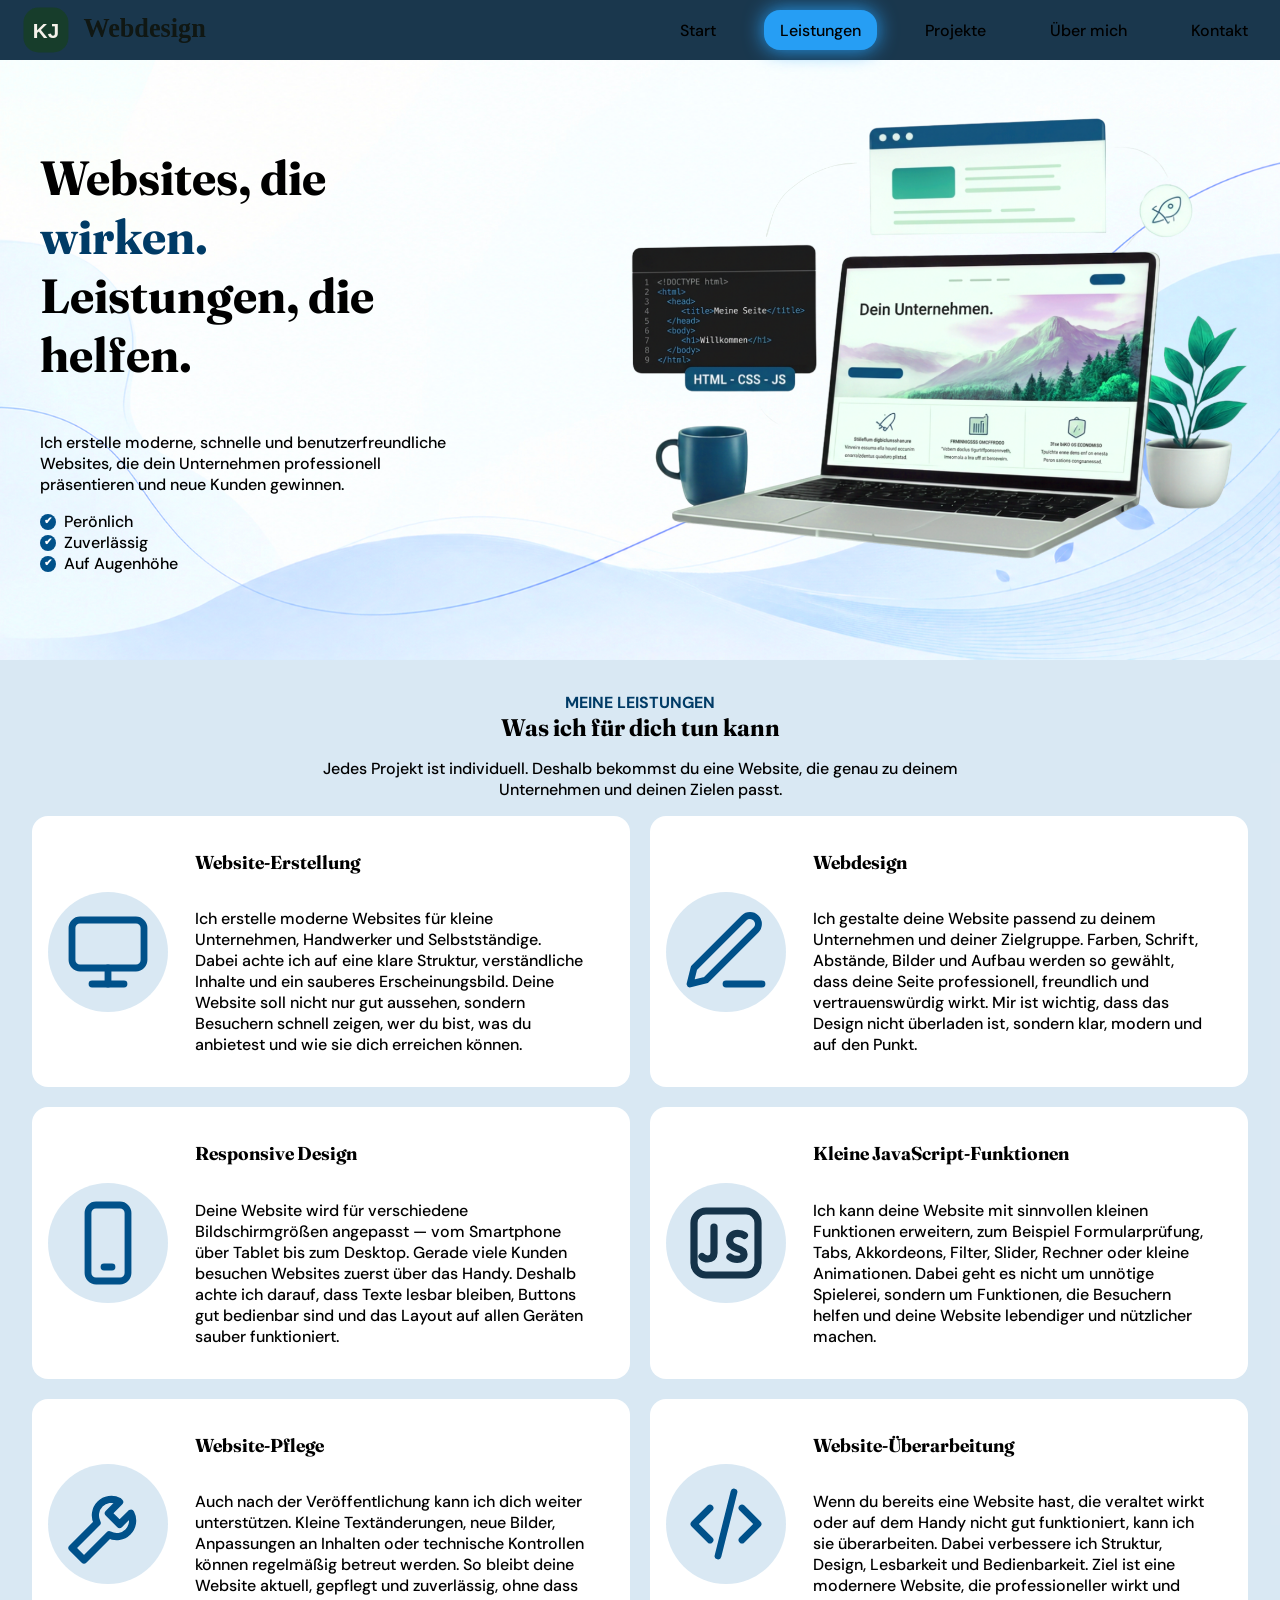
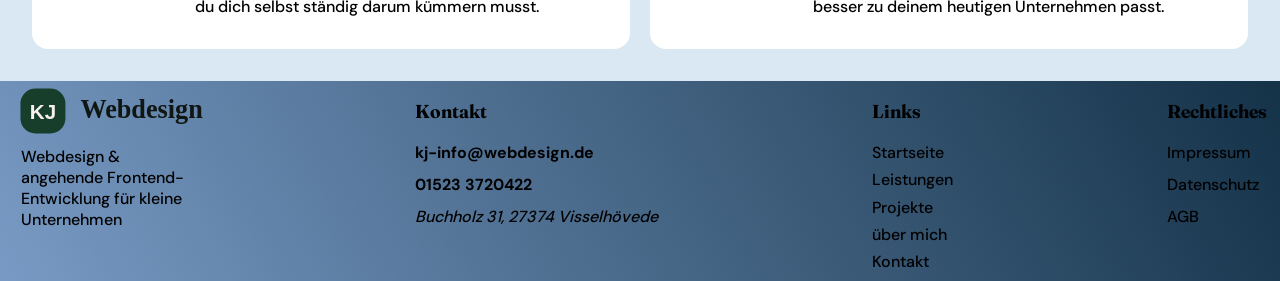
==== leistungen.html @ ba3aae7e "Files Upload" ====
<!DOCTYPE html>
<html lang="de">

<head>
  <meta charset="utf-8">
  <meta name="viewport" content="width=device-width, initial-scale=1.0">
  <title>Leistungen – KJ Webdesign</title>
  <meta name="description"
    content="Webdesign, responsive Umsetzung, Website-Überarbeitung und kleine JavaScript-Funktionen für Unternehmen, Selbstständige und Dienstleister.">
  <link rel="stylesheet" href="./src/css/styles.css">
</head>

<body>

  <!-- ========== Navigation ========== -->

  <nav class="nav-leiste">
    <div class="nav-container">
      <a class="nav-logo" href="index.html">
        <img src="./src/img/logo-kj-minimal.svg" alt="KJ Webdesign Logo">
      </a>
      <ul>
        <li class="nav-card"><a href="index.html">Start</a></li>
        <li class="nav-card" id="active"><a href="leistungen.html">Leistungen</a></li>
        <li class="nav-card"><a href="projekte.html">Projekte</a></li>
        <li class="nav-card"><a href="ueber-mich.html">Über mich</a></li>
        <li class="nav-card"><a href="kontakt.html">Kontakt</a></li>
      </ul>
    </div>
  </nav>

  <!-- ========= Header-Bereich ========== -->

  <header id="leistungen-page-hero">
    <section id="leistungen-page-header-container">
      <article id="leistungen-page-header-card">
        <div>
          <h1>Websites, die <span>wirken.</span> Leistungen, die helfen.</h1>
          <p>
            Ich erstelle moderne, schnelle und benutzerfreundliche Websites,
            die dein Unternehmen professionell präsentieren und neue Kunden
            gewinnen.
          </p>
        </div>
        <div id="leistungen-page-header-vorteile">
          <p><span class="haekchen">✔</span> Perönlich</p>
          <p><span class="haekchen">✔</span> Zuverlässig</p>
          <p><span class="haekchen">✔</span> Auf Augenhöhe</p>
        </div>
      </article>
      <div id="leistungen-page-header-img">
        <img src="./src/img/header-img.png" alt="Bild mit Laptop und Code">
      </div>
    </section>
  </header>

  <main>

    <!-- ========== Meine Leistungen ========== -->

    <section id="meine-leistungen">
      <div id="meine-leistungen-heading">
        <span class="heading-pat">MEINE LEISTUNGEN</span>
        <h2>Was ich für dich tun kann</h2>
        <p>Jedes Projekt ist individuell. Deshalb bekommst du eine Website, die genau zu deinem Unternehmen und deinen
          Zielen passt.</p>
      </div>

      <div id="meine-leistungen-container">

        <article class="meine-leistungen-card">
          <div class="meine-leistungen-img">
            <img src="./src/img/icons/monitor.svg" alt="Icon für Website-Erstellung">
          </div>

          <div class="meine-leistungen-content">
            <h3>Website-Erstellung</h3>
            <p>Ich erstelle moderne Websites für kleine Unternehmen, Handwerker und Selbstständige. Dabei achte ich auf
              eine klare Struktur, verständliche Inhalte und ein sauberes Erscheinungsbild. Deine Website soll nicht nur
              gut aussehen, sondern Besuchern schnell zeigen, wer du bist, was du anbietest und wie sie dich erreichen
              können.</p>
          </div>
        </article>


        <article class="meine-leistungen-card">
          <div class="meine-leistungen-img">
            <img src="./src/img/icons/edit.svg" alt="Icon für Webdesign">
          </div>

          <div class="meine-leistungen-content">
            <h3>Webdesign</h3>
            <p>Ich gestalte deine Website passend zu deinem Unternehmen und deiner Zielgruppe. Farben, Schrift,
              Abstände, Bilder und Aufbau werden so gewählt, dass deine Seite professionell, freundlich und
              vertrauenswürdig wirkt. Mir ist wichtig, dass das Design nicht überladen ist, sondern klar, modern und auf
              den Punkt.</p>
          </div>
        </article>


        <article class="meine-leistungen-card">
          <div class="meine-leistungen-img">
            <img src="./src/img/icons/phone.svg" alt="Icon für Responsive Design">
          </div>

          <div class="meine-leistungen-content">
            <h3>Responsive Design</h3>
            <p>Deine Website wird für verschiedene Bildschirmgrößen angepasst — vom Smartphone über Tablet bis zum
              Desktop. Gerade viele Kunden besuchen Websites zuerst über das Handy. Deshalb achte ich darauf, dass Texte
              lesbar bleiben, Buttons gut bedienbar sind und das Layout auf allen Geräten sauber funktioniert.</p>
          </div>
        </article>


        <article class="meine-leistungen-card">
          <div class="meine-leistungen-img">
            <img src="./src/img/icons/javascript.svg" alt="Icon für JavaScript-Funktionen">
          </div>

          <div class="meine-leistungen-content">
            <h3>Kleine JavaScript-Funktionen</h3>
            <p>Ich kann deine Website mit sinnvollen kleinen Funktionen erweitern, zum Beispiel Formularprüfung, Tabs,
              Akkordeons, Filter, Slider, Rechner oder kleine Animationen. Dabei geht es nicht um unnötige Spielerei,
              sondern um Funktionen, die Besuchern helfen und deine Website lebendiger und nützlicher machen.</p>
          </div>
        </article>


        <article class="meine-leistungen-card">
          <div class="meine-leistungen-img">
            <img src="./src/img/icons/pflege.svg" alt="Icon für Website-Pflege">
          </div>

          <div class="meine-leistungen-content">
            <h3>Website-Pflege</h3>
            <p>Auch nach der Veröffentlichung kann ich dich weiter unterstützen. Kleine Textänderungen, neue Bilder,
              Anpassungen an Inhalten oder technische Kontrollen können regelmäßig betreut werden. So bleibt deine
              Website aktuell, gepflegt und zuverlässig, ohne dass du dich selbst ständig darum kümmern musst.</p>
          </div>
        </article>


        <article class="meine-leistungen-card">
          <div class="meine-leistungen-img">
            <img src="./src/img/icons/code.svg" alt="Icon für Website-Überarbeitung">
          </div>

          <div class="meine-leistungen-content">
            <h3>Website-Überarbeitung</h3>
            <p>Wenn du bereits eine Website hast, die veraltet wirkt oder auf dem Handy nicht gut funktioniert, kann ich
              sie überarbeiten. Dabei verbessere ich Struktur, Design, Lesbarkeit und Bedienbarkeit. Ziel ist eine
              modernere Website, die professioneller wirkt und besser zu deinem heutigen Unternehmen passt.</p>
          </div>
        </article>

      </div>

    </section>

  </main>



  <!-- ========== FOOTER ========== -->

  <footer class="footer">
    <div class="footer-container">

      <article class="footer-logo-card">
        <div class="footer-logo">
          <img src="./src/img/logo-kj-minimal.svg" alt="Webdesign Logo">
          <p>Webdesign & angehende Frontend-Entwicklung für kleine Unternehmen</p>
        </div>
      </article>

      <article class="footer-kontakt-card">
        <h3>Kontakt</h3>
        <a href="mailto:kj-info@webdesign.de"><b>kj-info@webdesign.de</b></a>
        <a href="tel:+4915233720422"><b>01523 3720422</b></a>
        <address>Buchholz 31, 27374 Visselhövede</address>
      </article>

      <article class="footer-links-card">
        <h3>Links</h3>
        <a href="index.html">Startseite</a>
        <a href="./leistungen.html">Leistungen</a>
        <a href="./projekte.html">Projekte</a>
        <a href="./ueber-mich.html">über mich</a>
        <a href="./kontakt.html">Kontakt</a>
      </article>

      <article class="footer-rechtliches-card">
        <h3>Rechtliches</h3>
        <a href="impressum.html">Impressum</a>
        <a href="datenschutz.html">Datenschutz</a>
        <a href="agb.html">AGB</a>
      </article>
    </div>

  </footer>

</body>

</html>
---- src/css/styles.css ----
/* *========== Schrift ========== */

@import url("./fonts.css");

body {
    font-family: "DM Sans", Arial, sans-serif;
    font-weight: 500;
}

h1,
h2,
h3 {
    font-family: "Fraunces", Georgia, serif;
}

/* *========= Global ========= */

* {
    box-sizing: border-box;
}

/* *========= Generelles ========== */

html {
    scroll-behavior: smooth;
}

body {
    margin: 0;
}

.haekchen {
    display: inline-flex;
    align-items: center;
    justify-content: center;
    width: 1rem;
    height: 1rem;
    border-radius: 50%;
    background-color: var(--mini-icons);
    color: #fff;
    font-size: 0.65rem;
    font-weight: 700;
    line-height: 1;
    flex-shrink: 0;
}

.heading-pat {
    color: var(--headings);
    font-size: 1rem;
    font-weight: bold;
}

/* *========== Farbe ========== */

:root {
    --primare-color: #153349;
    --nav-transparent: #153349f9;
    --selectoren-background: #2c7fba2d;
    --card-shadow: #1533492f;
    --headings: #003b66;
    --mini-icons: #00518a;
    --card-border-color: #326b4926;
}



/* *========== Navigations-Bereich ========== */

.nav-leiste {
    position: sticky;
    top: 0;
    z-index: 1000;
    height: 60px;
    background-color: var(--nav-transparent);
}

.nav-container {
    display: flex;
    justify-content: space-between;
    margin: 0 auto;
    padding: 0 1rem;
}

.nav-logo {
    height: 60px;
    margin: 0;
    padding: 0;
}

.nav-logo>img {
    height: 60px;
}

.nav-container>ul {
    display: flex;
    flex-direction: row;
    align-items: center;
    gap: 2rem;
    margin: 0;
}

.nav-container>ul>li {
    display: flex;
    height: 40px;
    align-items: center;
    padding: 0 1rem;
}

.nav-card {
    list-style: none;
    text-align: center;
}

.nav-card>a {
    text-decoration: none;
    color: #000000;
}

#active {
    /* border-bottom: 2px solid #153349; */
    background-color: #269ef4;
    border-radius: 16px;
    box-shadow: 0px 0px 20px #269ef4;

}

/* *=== Media Queries === */

@media (max-width: 855px) {
    .nav-logo {
        display: flex;
        align-items: center;
    }

    .nav-logo>img {
        height: 40px;
    }
}

@media (max-width: 780px) {
    .nav-leiste {
        height: 120px;
    }

    .nav-container {
        flex-direction: column;
        align-items: center;
    }
}

@media (max-width: 604px) {
    .nav-container>ul {
        gap: 1rem;
    }
}

@media (max-width: 541px) {
    .nav-leiste {
        position: static;
        z-index: 1000;
        height: 360px;
        background-color: var(--nav-transparent);
    }

    .nav-container {
        justify-content: center;
        padding: 0;
    }

    .nav-container>ul {
        display: flex;
        flex-direction: column;
        gap: 1.3rem;
        padding: 0;
    }

    .nav-logo>img {
        height: 60px;
    }
}

@media (max-width: 320px) {
    .nav-logo>img {
        height: 50px;
    }
}

/* *========== Header-Bereich ========== */

#hero {
    height: 600px;
    padding: 2rem;
    background-image: url(../img/header-background-blue.png);
    background-repeat: no-repeat;
    background-size: cover;
    background-position: bottom;

}

#header-container {
    display: grid;
    grid-template-columns: repeat(2, 1fr);
    grid-template-rows: repeat(1, 1fr);
}

#header-card {
    padding: .5rem;
}

#header-card>div {
    width: 70%;
}

#header-card>div>h1 {
    font-size: 3.5rem;
}

#header-card>div>h1>span {
    color: var(--headings);
}

#header-card>div>p {
    font-size: 1.2rem;
}

#header-vorteile>p {
    display: flex;
    align-items: center;
    gap: 0.5rem;
    font-size: 1.1rem !important;
    margin: 0;
}

#header-img {
    display: flex;
    justify-content: left;
    align-items: center;
}

#header-img>img {
    height: 536px;
}

@media (max-width: 1293px) {
    #header-card>div>h1 {
        font-size: 3rem;
    }

    #header-card>div>p {
        font-size: 1rem;
    }

    #header-vorteile>p {
        font-size: 1rem !important;
    }

    #header-img>img {
        height: 450px;
    }
}

/* *=== Media Queries === */

@media (max-width: 1093px) {
    #header-img>img {
        height: 380px;
    }
}

@media (max-width: 997px) {
    #hero {
        height: 400px;
    }

    #header-container {
        grid-template-columns: repeat(1, 1fr);
        margin: 0 auto;
        text-align: center;
    }

    #header-img {
        display: none;
    }

    #header-card>div {
        margin: 0 auto;
        width: 80%;
    }

    #header-vorteile>p {
        display: inline-flex;
    }
}

@media (max-width: 702px) {
    #header-card {
        padding-bottom: 1rem;
    }

    #header-vorteile {
        display: none;
    }
}

@media (max-width: 660px) {
    #header-card>div>h1 {
        font-size: 2.4rem;
    }
}

@media (max-width: 360px) {
    #header-card>div>h1 {
        font-size: 2rem;
    }
}

/* *========== Leistungen-Index ========== */

#leistungen-index {
    display: flex;
    flex-direction: column;
    text-align: center;
    width: 95%;
    margin: 0 auto;
    margin-bottom: 3rem;
}

/* *=== Ueberschrift ===*/

#leistungen-ueberschrift>h2 {
    font-weight: 700;
    font-size: 2rem;
    color: var(--headings);

}

/* *======================= */

#leistungen-index-container {
    display: grid;
    grid-template-columns: repeat(6, 1fr);
    grid-template-rows: repeat(1, 1fr);
    gap: 35px;
    justify-content: center;
    margin: 0 auto;
}

.leistungen-index-card {
    display: flex;
    flex-direction: column;
    justify-content: center;
    height: 350px;
    padding: 1rem;
    border: 1px solid var(--card-border-color);
    border-radius: 16px;
    box-shadow: 4px 16px 10px var(--card-shadow);
}

.leistungen-index-logo>img {
    width: 60px;
    height: 60px;
}


.leistungen-index-content>h3 {
    color: var(--headings);

}

@media (max-width: 1500px) {
    #leistungen-index-container {
        grid-template-columns: repeat(3, 1fr);
    }
}

@media (max-width: 935px) {
    #leistungen-index-container {
        grid-template-columns: repeat(2, 1fr);
    }
}

@media (max-width: 553px) {
    #leistungen-index-container {
        grid-template-columns: repeat(1, 1fr);
    }
}

/* *========== Ablauf ========== */

#ablauf {
    display: flex;
    flex-direction: column;
    text-align: center;
    padding-bottom: 3rem;
    width: 95%;
    margin: 0 auto;
    background-color: var(--selectoren-background);
    border-radius: 16px;
    margin-bottom: 3rem;
}

/* *=== Ueberschrift === */

#ablauf-ueberschrift>h2 {
    color: var(--headings);
    font-weight: 700;
    font-size: 2rem;
}


/* *==================== */

#ablauf-container {
    display: grid;
    grid-template-columns: repeat(7, 1fr);
    grid-template-rows: repeat(1, 1fr);
    justify-content: center;
    padding: 2rem;
    margin: 0 auto;
    gap: 35px;
}

.ablauf-content>h3 {
    color: var(--headings);
}

/* *=== Cards === */

.ablauf-card {
    display: flex;
    flex-direction: column;
    width: 200px;
    padding: 1rem;
    background-color: #fff;
    border: 1px solid #326b4926;
    border-radius: 16px;
    box-shadow: 4px 16px 10px var(--card-shadow);
    margin: 0 auto;
}

.ablauf-icon {
    display: flex;
    flex-direction: column;
    align-items: center;
    position: relative;
}

.ablauf-icon>span {
    position: absolute;
    top: -6px;
    left: calc(55% - 50px);
    width: 20px;
    height: 20px;
    background-color: var(--mini-icons);
    border-radius: 50%;
    font-size: 1.1rem;
    font-weight: 700;
    color: #fff;
}

.ablauf-icon>img {
    display: flex;

    width: 60px;
    background-color: var(--selectoren-background);
    border-radius: 50%;
    padding: .5rem;
    object-fit: contain;


}

/* *=== Arrow === */

.ablauf-pfeil-icon {
    display: flex;
    align-items: center;
    justify-content: center;
}

.ablauf-pfeil-icon>img {
    width: 50px;
}

/* *=== Media Queries === */
@media (max-width: 1500px) {
    #ablauf-container {
        grid-template-columns: repeat(4, 1fr);
    }

    .ablauf-pfeil-icon {
        display: none;
    }
}

@media (max-width: 1014px) {
    #ablauf-container {
        grid-template-columns: repeat(2, 1fr);
    }
}

@media (max-width: 536px) {
    #ablauf-container {
        grid-template-columns: repeat(1, 1fr);
        padding: 0.5rem;
    }
}

/* *========== Ueber mich ========== */

/* *=== GRID === */

#ueber-mich {
    display: grid;
    grid-template-columns: repeat(5, 1fr);
    gap: .4rem;
    width: 95%;
    margin: 0 auto;
    margin-bottom: 3rem;
}

#profil-img {
    grid-column: 1 / 3;
    grid-row: 1 / 2;
    padding: 1rem;
    border-radius: 16px;
    margin: 0 auto;
}

#ueber-mich-container {
    grid-column: 3 / 6;
    grid-row: 1 / 2;
    display: flex;
    flex-direction: column;
    justify-content: space-between;

    border-radius: 16px;
}

#ueber-mich-staerken-container {
    grid-column: 1 / 6;
    grid-row: 2 / 3;

    display: grid;

    grid-template-columns: repeat(4, 1fr);
    gap: 1rem;
}

/* *=== Einleitung ===  */


#ueber-mich-einleitung {
    width: 70%;
}

#ueber-mich-einleitung>h2 {
    color: var(--headings);
    font-weight: 700;
    font-size: 2rem;
}

#ueber-mich-content {
    display: grid;
    grid-template-columns: repeat(3, 1fr);
    gap: 1rem;
    background-color: var(--selectoren-background);
    padding: 1rem;
    border-radius: 16px;
}

.ueber-mich-card {
    display: flex;
    border-right: 1px solid;
    text-align: center;
    padding: 0 1.2rem;
}


.ueber-mich-card:last-child {
    border-right: 0;
    padding: .5rem;
}

.ueber-mich-icon {
    display: flex;
    align-items: center;
}

.ueber-mich-icon>img {
    width: 50px;
    height: 50px;
}

.ueber-mich-card>div>h3 {
    color: var(--headings);
}

/* *=== Profil-Bild === */

#profil-img>img {
    border-radius: 16px;
    width: 100%;
    max-width: 600px;
    height: 400px;
    object-fit: cover;
}

/* *=== Ueber-mich-staerken === */

#ueber-mich-staerken-container {
    justify-items: center;
    background-color: var(--selectoren-background);
    border-radius: 16px;
    margin: 0 auto;
    padding: 1rem;
}

.ueber-mich-staerken-card {
    display: flex;
    align-items: center;
}

.ueber-mich-staerken-content {
    border-right: 1px solid;
    padding: .5rem;
}

.ueber-mich-staerken-card:last-child .ueber-mich-staerken-content {
    border-right: 0;
}

.ueber-mich-staerken-content>h3 {
    color: var(--headings);
}

.ueber-mich-staerken-img {
    padding: .5rem;
}

.ueber-mich-staerken-img>img {
    width: 60px;
}

@media (max-width: 1500px) {
    #ueber-mich-einleitung {
        width: 90%;
    }

    .ueber-mich-icon {
        display: none;
    }
}

@media (max-width: 1110px) {
    #ueber-mich-einleitung {
        width: 100%;
    }

    #ueber-mich-einleitung>p {
        font-size: .94rem;
    }

    .ueber-mich-card>div>h3 {
        font-size: 1rem;
    }

    .ueber-mich-card>div>p {
        font-size: .9rem;
    }

    .ueber-mich-staerken-img {
        display: none;
    }

    .ueber-mich-staerken-content {
        text-align: center;
    }
}

@media (max-width: 1000px) {
    #ueber-mich-container {
        grid-column: 1 / 6;
        grid-row: 1 / 2;
        text-align: center;
    }

    #ueber-mich-einleitung {
        display: flex;
        flex-direction: column;
        margin: 0 auto;

        width: 80%;
    }

    #ueber-mich-einleitung>p {
        font-size: 1rem;
    }

    .ueber-mich-card>div>h3 {
        font-size: 1.2rem;
    }

    .ueber-mich-card>div>p {
        font-size: 1rem;
    }

    #profil-img {
        display: none;
    }
}

@media (max-width: 960px) {
    #ueber-mich-staerken-container {
        grid-template-columns: repeat(2, 1fr);
        background-color: white;

    }

    .ueber-mich-staerken-card {
        width: 300px;
        background-color: var(--selectoren-background);
        border-radius: 16px;
    }

    .ueber-mich-staerken-content {
        border-right: 0;
    }
}

@media (max-width: 666px) {
    #ueber-mich-staerken-container {
        grid-template-columns: repeat(1, 1fr);
    }
}

@media (max-width: 666px) {
    #ueber-mich-content {
        display: flex;
        flex-direction: column;
        background-color: #fff;
    }

    .ueber-mich-card {
        display: flex;
        background-color: var(--selectoren-background);
        justify-content: center;
        border-radius: 16px;
        width: 50%;
        margin: 0 auto;
        border: 0;
    }
}

@media (max-width: 400px) {
    .ueber-mich-card {
        width: 70%;
    }
}

@media (max-width: 340px) {
    #ueber-mich-staerken-container {
        padding: 1rem .3rem 1rem .3rem;
    }
}


/* *========== FOOTER ========== */

.footer {
    background: #789ac4;
    background: linear-gradient(61deg, rgba(120, 154, 196, 1) 0%, rgba(21, 51, 73, 1) 99%);
    min-height: 200px;
}

.footer-container {
    display: flex;
    justify-content: space-between;
    width: 98%;
    margin: 0 auto;
}

/* *=== Logo === */

.footer-logo-card {
    width: 15%;
}

.footer-logo>img {
    height: 60px;
}

.footer-logo>p {
    padding-left: 0.5rem;
    margin-top: 0;
}

/* *=== Kontakt === */

.footer-kontakt-card {
    display: flex;
    flex-direction: column;
}

.footer-kontakt-card>a {
    color: #000000;
    text-decoration: none;
    padding-bottom: .7rem;
}

/* *=== Links === */

.footer-links-card {
    display: flex;
    flex-direction: column;
}

.footer-links-card>a {
    padding-bottom: .4rem;
    color: #000000;
    text-decoration: none;
}

/* *===Rechtliches === */

.footer-rechtliches-card {
    display: flex;
    flex-direction: column;
}

.footer-rechtliches-card>a {
    color: #000000;
    text-decoration: none;
    padding-bottom: .7rem;
}

@media (max-width: 1271px) {
    .footer-logo-card {
        width: 30%;
    }
}

@media (max-width: 720px) {
    .footer-logo>img {
        height: 40px;
    }
}

@media (max-width: 680px) {

    .footer-kontakt-card,
    .footer-links-card,
    .footer-rechtliches-card,
    .footer-logo-card {
        padding-right: 2rem;
    }
}

@media (max-width: 680px) {
    .footer-container {
        display: grid;
        grid-template-columns: repeat(2, 1fr);
    }
}

@media (max-width: 380px) {
    .footer-container {
        display: grid;
        grid-template-columns: repeat(1, 1fr);
        text-align: center;
    }

    .footer-logo-card {
        display: flex;
        width: auto;
    }

    .footer-logo>img {
        height: 60px;
    }

    .footer-kontakt-card,
    .footer-links-card,
    .footer-rechtliches-card,
    .footer-logo-card {
        padding-right: 0;
    }
}


/* *==================================================================================================== */

/* *========= Ueber-mich-seite =========== */

#ueber-mich-page {
    margin: 2rem 0;
}

#ueber-mich-page-container {
    display: flex;
    width: 95%;
    margin: 0 auto;
}

#ueber-mich-page-card {
    display: flex;
    flex-direction: column;
}

#ueber-mich-page-content>h1 {
    font-size: 3.5rem;
    margin: 0;
    width: 75%;
}

#ueber-mich-page-content>p {
    width: 60%;
}

#ueber-mich-page-vorteile {
    display: flex;
    gap: 50px;
}

#ueber-mich-page-vorteile>p {
    display: flex;
    align-items: center;
    gap: 0.5rem;
    margin: 0;
    background-color: var(--selectoren-background);
    border-radius: 16px;
    padding: .2rem .6rem;
}

#ueber-mich-page-vorteile>p>span {
    line-height: 0;
}


#ueber-mich-page-img-card>img {
    width: 600px;
    height: 400px;
    border-radius: 16px;
}

@media (max-width: 1200px) {
    #ueber-mich-page-container {
        flex-direction: column;
        align-items: center;
        text-align: center;
    }

    #ueber-mich-page-content {
        display: flex;
        flex-direction: column;
        margin: 0 auto;
        text-align: center;
        width: 70%;
    }

    #ueber-mich-page-content>h1 {
        width: 100%;
        font-size: 2.4rem;
    }

    #ueber-mich-page-content>p {
        width: 100%;
    }

    #ueber-mich-page-vorteile {
        justify-content: center;
        margin-bottom: 1rem;
    }
}

@media (max-width: 650px) {
    #ueber-mich-page-img-card>img {
        width: 300px;
        height: 200px;
    }
}

@media (max-width: 542px) {
    #ueber-mich-page-vorteile {
        flex-direction: column;
        margin: 0 auto;
        gap: 1rem;
        margin-bottom: 1rem;
    }

    #ueber-mich-page-vorteile>p {
        justify-content: center;
    }

    #ueber-mich-page-content>h1 {
        font-size: 1.6rem;
    }
}


/* *========== Story ========== */

#story {
    background-color: var(--selectoren-background);
    padding: 2rem 0;
}

#story-container {
    display: flex;
    width: 95%;
    margin: 0 auto;
}

#story-einleitung {
    width: 30%;
}

#story-einleitung>h2 {
    font-size: 2.5rem;
    margin: 0;
    width: 75%;
}

#story-einleitung>p {
    width: 90%;
}

#story-line-container {
    display: grid;
    grid-template-columns: repeat(4, 1fr);
    justify-items: center;
    margin: 0 auto;
    width: 70%;
    padding: 1rem;
    background-color: #fff;
    border-radius: 16px;
}

.story-line-card {
    display: flex;
    flex-direction: column;
    justify-content: center;
    align-items: center;
    text-align: center;
    flex-wrap: wrap;
    height: 350px;
    border-radius: 1rem;
}

.story-line-img {
    display: flex;
    justify-content: center;
    align-items: center;
    border-radius: 50%;
    height: 5rem;
    width: 5rem;
    background-color: var(--selectoren-background);
}

.story-line-img>img {
    width: 60px;
}

@media (max-width: 1423px) {
    #story-line-container {
        grid-template-columns: repeat(2, 1fr);
    }

    .story-line-card {
        height: auto;
    }
}

@media (max-width: 1341px) {
    #story-container {
        flex-direction: column;
    }

    #story-line-container {
        grid-template-columns: repeat(4, 1fr);
        width: 100%;
    }

    #story-container {
        text-align: center;
    }

    #story-einleitung {
        display: flex;
        flex-direction: column;
        margin: 0 auto;
        width: 50%;
        margin-bottom: 1rem;
    }

    #story-einleitung>h2 {
        width: 100%;
        margin-top: 1rem;
    }

    #story-einleitung>p {
        width: 100%;
    }
}

@media (max-width: 980px) {
    #story-line-container {
        grid-template-columns: repeat(2, 1fr);
        gap: 3rem;

    }
}

@media (max-width: 542px) {
    #story-einleitung {
        width: 70%;
    }

    #story-einleitung>h2 {
        font-size: 1.6rem;
    }
}

@media (max-width: 360px) {
    #story-line-container {
        grid-template-columns: repeat(1, 1fr);
    }
}



/* *========== So-arbeite-ich ========== */

#how-i-works {
    margin: 0 auto;
    width: 95%;
    padding: 2rem 0;
    text-align: center;
}

#how-i-works-container {
    display: grid;
    grid-template-columns: repeat(4, 1fr);
    margin: 0 auto;
    justify-items: center;
    gap: 3rem;
}

.how-i-works-card {
    display: flex;
    flex-direction: column;
    justify-content: center;
    padding: 1rem;
    max-width: 260px;
    height: 350px;
    background-color: var(--selectoren-background);
    border-radius: 16px;
}

.how-i-works-img {
    display: flex;
    justify-content: center;
    align-self: center;
    width: 5rem;
    height: 5rem;
    background-color: #FFF;
    border-radius: 50%;
}

.how-i-works-img>img {
    width: 60px;
}

@media (max-width: 1120px) {
    #how-i-works-container {
        grid-template-columns: repeat(2, 1fr);
    }
}

@media (max-width: 460px) {
    #how-i-works-container {
        grid-template-columns: repeat(1, 1fr);
    }
}

/* *========== Meine-Tools ========== */

#my-tools {
    display: flex;
    flex-direction: column;
    text-align: center;
    margin: 0 auto;

    background-color: var(--selectoren-background);
}

#my-tools-heading {
    display: flex;
    flex-direction: column;
    align-items: center;
    width: 80%;
}

#my-tools-heading>h2 {
    display: flex;
    margin: 0;
}

#my-tools-heading>p {
    display: flex;
    width: 75%;
}

#my-tools-container {
    display: flex;
    flex-direction: column;
    align-items: center;
    text-align: center;
    margin: 0 auto;
    width: 80%;
    padding: 2rem 0;
}

#my-tools-content {
    display: flex;
    flex-wrap: wrap;
    justify-content: space-between;
    gap: 2rem;
}

.my-tools-card {
    display: flex;
    justify-content: center;
    align-items: center;
    margin: 0 auto;
    gap: .7rem;
    width: 300px;
    padding: .1rem 2rem;
    border-radius: 16px;
    border: 1px solid var(--card-border-color);
    border-radius: 16px;
    box-shadow: 4px 16px 10px var(--card-shadow);
}

.my-tools-img {
    display: flex;
    justify-content: center;
    align-items: center;
}

.my-tools-img>img {
    width: 60px;
}


/* *======================================================================================= */

/* * ========== Leistungen-Page ========== */

/* *========== Header-Bereich ========== */

#leistungen-page-hero {
    height: 600px;
    padding: 2rem;
    background-image: url(../img/header-background-blue.png);
    background-repeat: no-repeat;
    background-size: cover;
    background-position: bottom;

}

#leistungen-page-header-container {
    display: grid;
    grid-template-columns: repeat(2, 1fr);
    grid-template-rows: repeat(1, 1fr);
}

#leistungen-page-header-card {
    padding: .5rem;
}

#leistungen-page-header-card>div {
    width: 70%;
}

#leistungen-page-header-card>div>h1 {
    font-size: 3.5rem;
}

#leistungen-page-header-card>div>h1>span {
    color: var(--headings);
}

#leistungen-page-header-card>div>p {
    font-size: 1.2rem;
}

#leistungen-page-header-vorteile>p {
    display: flex;
    align-items: center;
    gap: 0.5rem;
    font-size: 1.1rem !important;
    margin: 0;
}

#leistungen-page-header-img {
    display: flex;
    justify-content: left;
    align-items: center;
}

#leistungen-page-header-img>img {
    height: 536px;
}

@media (max-width: 1293px) {
    #leistungen-page-header-card>div>h1 {
        font-size: 3rem;
    }

    #leistungen-page-header-card>div>p {
        font-size: 1rem;
    }

    #leistungen-page-header-vorteile>p {
        font-size: 1rem !important;
    }

    #leistungen-page-header-img>img {
        height: 450px;
    }
}

/* *=== Media Queries === */

@media (max-width: 1093px) {
    #leistungen-page-header-img>img {
        height: 380px;
    }
}

@media (max-width: 997px) {
    #leistungen-page-hero {
        height: 400px;
    }

    #leistungen-page-header-container {
        grid-template-columns: repeat(1, 1fr);
        margin: 0 auto;
        text-align: center;
    }

    #leistungen-page-header-img {
        display: none;
    }

    #leistungen-page-header-card>div {
        margin: 0 auto;
        width: 80%;
    }

    #leistungen-page-header-vorteile>p {
        display: inline-flex;
    }
}

@media (max-width: 702px) {
    #leistungen-page-header-card {
        padding-bottom: 1rem;
    }

    #leistungen-page-header-vorteile {
        display: none;
    }
}

@media (max-width: 660px) {
    #leistungen-page-header-card>div>h1 {
        font-size: 2.4rem;
    }
}

@media (max-width: 360px) {
    #leistungen-page-header-card>div>h1 {
        font-size: 2rem;
    }
}

/* *========== Meine Leistungen ========== */

#meine-leistungen {

    display: flex;
    flex-direction: column;
    align-items: center;
    background-color: var(--selectoren-background);
    text-align: center;
    padding: 2rem 0;
}

#meine-leistungen-container {
    display: grid;
    grid-template-columns: repeat(2, 1fr);
    gap: 20px;
    width: 95%;
    margin: 0 auto;
}

.meine-leistungen-card {
    display: flex;
    align-items: center;
    background-color: #fff;
    border-radius: 16px;
    padding: 1rem;
}

.meine-leistungen-img {
    display: flex;
    justify-content: center;
    align-items: center;
    width: 120px;
    height: 120px;
    align-items: center;
    border-radius: 50%;
    background-color: var(--selectoren-background);
}

.meine-leistungen-content {
    display: flex;
    flex-direction: column;
    text-align: left;
    padding: 0 1rem;
    width: 75%;
    margin: 0 auto;
}

#meine-leistungen-heading {
    width: 50%;
}

#meine-leistungen-heading>h2 {
    margin: 0;
}

@media (max-width: 900px) {
    #meine-leistungen-container {
        grid-template-columns: repeat(1, 1fr);
    }
}

@media (max-width: 470px) {
    .meine-leistungen-card {
    flex-direction: column;
}
.meine-leistungen-content {
    text-align: center;
    width: 100%;
}
}
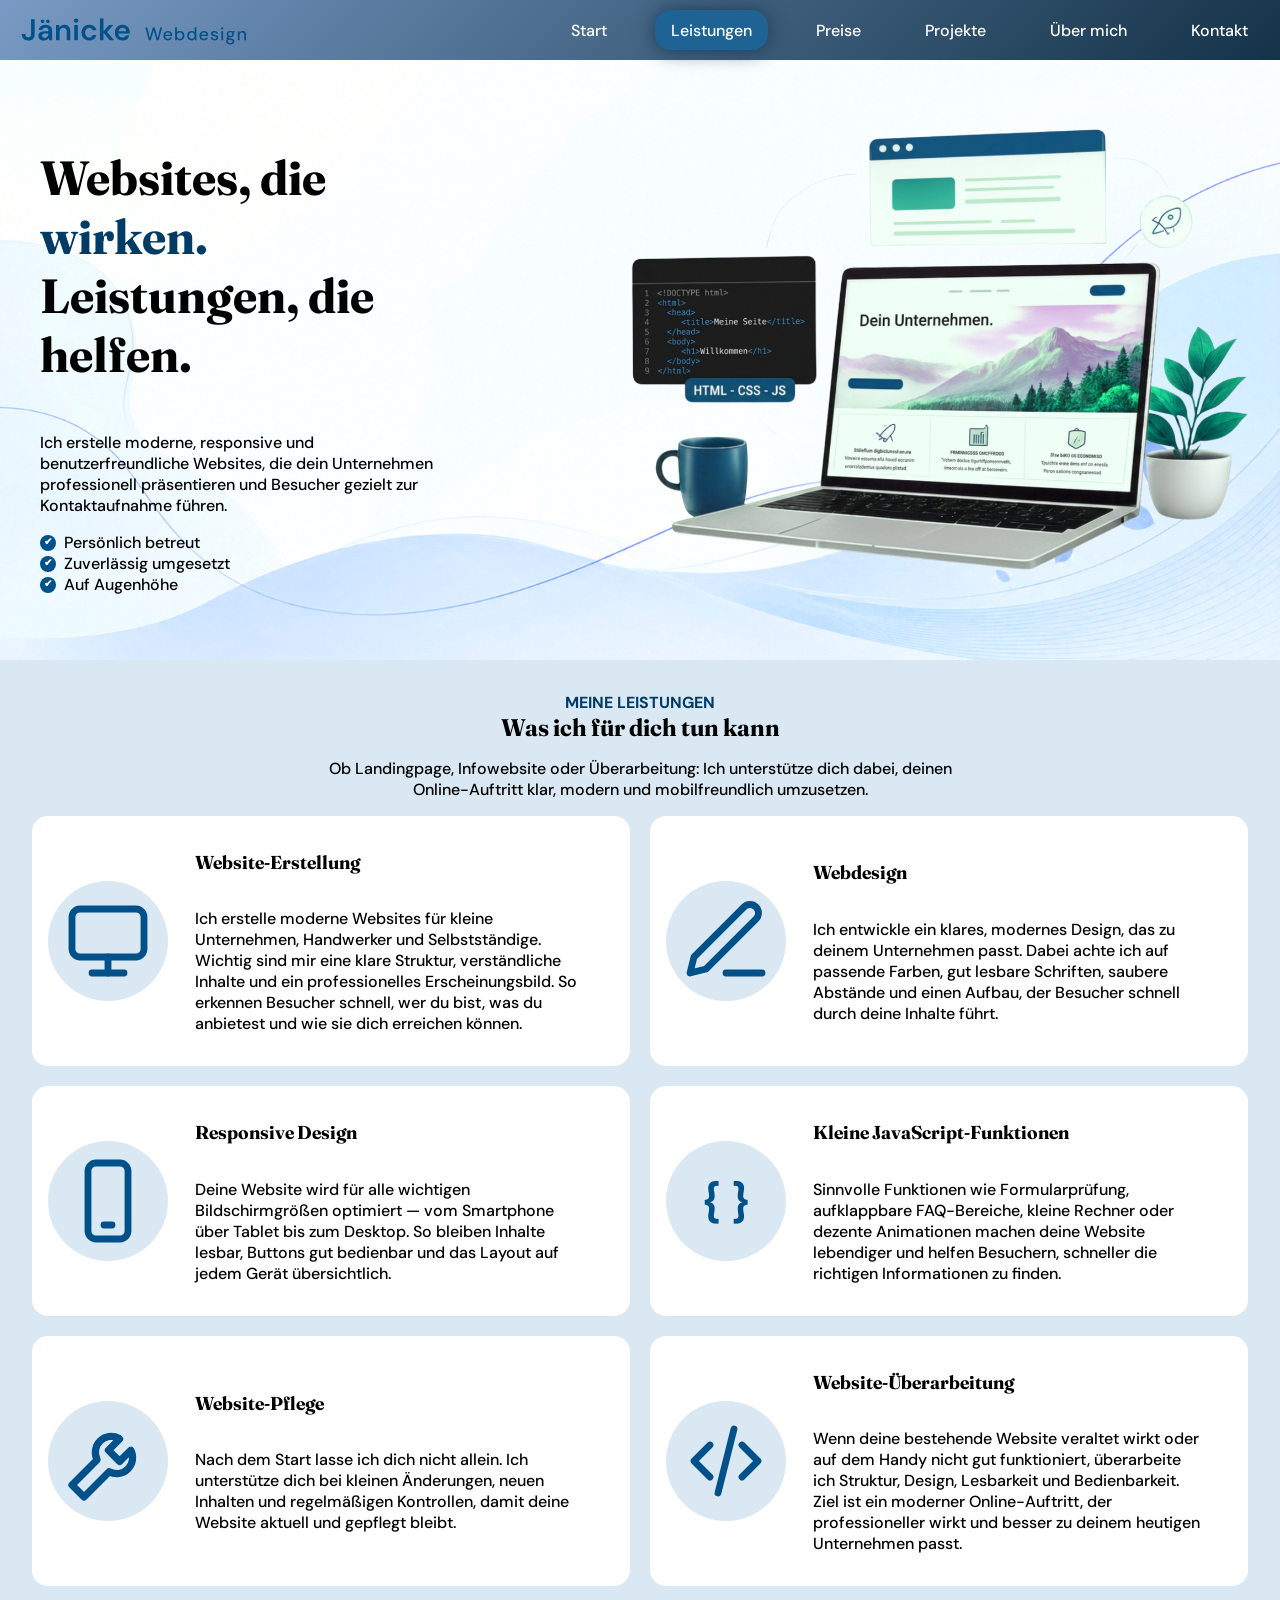
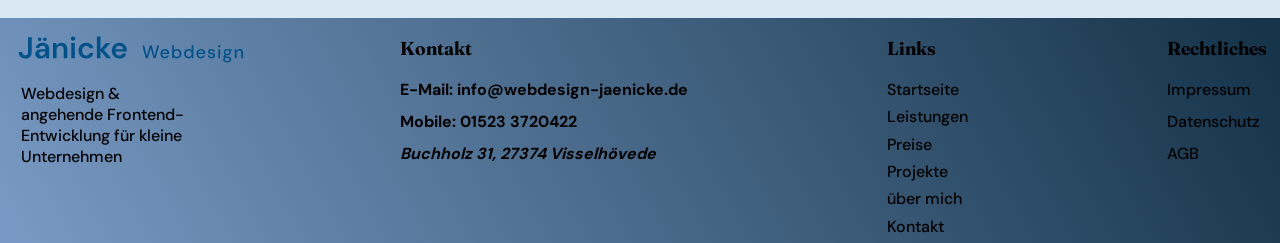
==== commit 6a8fb77b: "update 20:50-03.06.26" ====
--- a/leistungen.html
+++ b/leistungen.html
@@ -4,9 +4,9 @@
 <head>
   <meta charset="utf-8">
   <meta name="viewport" content="width=device-width, initial-scale=1.0">
-  <title>Leistungen – KJ Webdesign</title>
+  <title>Leistungen – Jänicke Webdesign</title>
   <meta name="description"
-    content="Webdesign, responsive Umsetzung, Website-Überarbeitung und kleine JavaScript-Funktionen für Unternehmen, Selbstständige und Dienstleister.">
+    content="Leistungen von Jänicke Webdesign: Website-Erstellung, Webdesign, responsive Umsetzung, Website-Pflege und Überarbeitung für kleine Unternehmen.">
   <link rel="stylesheet" href="./src/css/styles.css">
 </head>
 
@@ -17,11 +17,12 @@
   <nav class="nav-leiste">
     <div class="nav-container">
       <a class="nav-logo" href="index.html">
-        <img src="./src/img/logo-kj-minimal.svg" alt="KJ Webdesign Logo">
+        <img src="./src/img/jaenicke-webdesign-horizontal-logo.svg" alt="Jänicke Webdesign Logo">
       </a>
       <ul>
         <li class="nav-card"><a href="index.html">Start</a></li>
         <li class="nav-card" id="active"><a href="leistungen.html">Leistungen</a></li>
+        <li class="nav-card"><a href="preise.html">Preise</a></li>
         <li class="nav-card"><a href="projekte.html">Projekte</a></li>
         <li class="nav-card"><a href="ueber-mich.html">Über mich</a></li>
         <li class="nav-card"><a href="kontakt.html">Kontakt</a></li>
@@ -37,14 +38,14 @@
         <div>
           <h1>Websites, die <span>wirken.</span> Leistungen, die helfen.</h1>
           <p>
-            Ich erstelle moderne, schnelle und benutzerfreundliche Websites,
-            die dein Unternehmen professionell präsentieren und neue Kunden
-            gewinnen.
+            Ich erstelle moderne, responsive und benutzerfreundliche Websites,
+            die dein Unternehmen professionell präsentieren und Besucher gezielt
+            zur Kontaktaufnahme führen.
           </p>
         </div>
         <div id="leistungen-page-header-vorteile">
-          <p><span class="haekchen">✔</span> Perönlich</p>
-          <p><span class="haekchen">✔</span> Zuverlässig</p>
+          <p><span class="haekchen">✔</span> Persönlich betreut</p>
+          <p><span class="haekchen">✔</span> Zuverlässig umgesetzt</p>
           <p><span class="haekchen">✔</span> Auf Augenhöhe</p>
         </div>
       </article>
@@ -62,8 +63,8 @@
       <div id="meine-leistungen-heading">
         <span class="heading-pat">MEINE LEISTUNGEN</span>
         <h2>Was ich für dich tun kann</h2>
-        <p>Jedes Projekt ist individuell. Deshalb bekommst du eine Website, die genau zu deinem Unternehmen und deinen
-          Zielen passt.</p>
+        <p>Ob Landingpage, Infowebsite oder Überarbeitung: Ich unterstütze dich dabei,
+          deinen Online-Auftritt klar, modern und mobilfreundlich umzusetzen.</p>
       </div>
 
       <div id="meine-leistungen-container">
@@ -75,10 +76,9 @@
 
           <div class="meine-leistungen-content">
             <h3>Website-Erstellung</h3>
-            <p>Ich erstelle moderne Websites für kleine Unternehmen, Handwerker und Selbstständige. Dabei achte ich auf
-              eine klare Struktur, verständliche Inhalte und ein sauberes Erscheinungsbild. Deine Website soll nicht nur
-              gut aussehen, sondern Besuchern schnell zeigen, wer du bist, was du anbietest und wie sie dich erreichen
-              können.</p>
+            <p>Ich erstelle moderne Websites für kleine Unternehmen, Handwerker und Selbstständige.
+              Wichtig sind mir eine klare Struktur, verständliche Inhalte und ein professionelles Erscheinungsbild.
+              So erkennen Besucher schnell, wer du bist, was du anbietest und wie sie dich erreichen können.</p>
           </div>
         </article>
 
@@ -90,10 +90,9 @@
 
           <div class="meine-leistungen-content">
             <h3>Webdesign</h3>
-            <p>Ich gestalte deine Website passend zu deinem Unternehmen und deiner Zielgruppe. Farben, Schrift,
-              Abstände, Bilder und Aufbau werden so gewählt, dass deine Seite professionell, freundlich und
-              vertrauenswürdig wirkt. Mir ist wichtig, dass das Design nicht überladen ist, sondern klar, modern und auf
-              den Punkt.</p>
+            <p>Ich entwickle ein klares, modernes Design, das zu deinem Unternehmen passt.
+              Dabei achte ich auf passende Farben, gut lesbare Schriften, saubere Abstände
+              und einen Aufbau, der Besucher schnell durch deine Inhalte führt.</p>
           </div>
         </article>
 
@@ -105,23 +104,23 @@
 
           <div class="meine-leistungen-content">
             <h3>Responsive Design</h3>
-            <p>Deine Website wird für verschiedene Bildschirmgrößen angepasst — vom Smartphone über Tablet bis zum
-              Desktop. Gerade viele Kunden besuchen Websites zuerst über das Handy. Deshalb achte ich darauf, dass Texte
-              lesbar bleiben, Buttons gut bedienbar sind und das Layout auf allen Geräten sauber funktioniert.</p>
-          </div>
-        </article>
-
-
-        <article class="meine-leistungen-card">
-          <div class="meine-leistungen-img">
-            <img src="./src/img/icons/javascript.svg" alt="Icon für JavaScript-Funktionen">
+            <p>Deine Website wird für alle wichtigen Bildschirmgrößen optimiert —
+              vom Smartphone über Tablet bis zum Desktop. So bleiben Inhalte lesbar,
+              Buttons gut bedienbar und das Layout auf jedem Gerät übersichtlich.</p>
+          </div>
+        </article>
+
+
+        <article class="meine-leistungen-card">
+          <div class="meine-leistungen-img">
+            <span class="text-icon" aria-hidden="true">{ }</span>
           </div>
 
           <div class="meine-leistungen-content">
             <h3>Kleine JavaScript-Funktionen</h3>
-            <p>Ich kann deine Website mit sinnvollen kleinen Funktionen erweitern, zum Beispiel Formularprüfung, Tabs,
-              Akkordeons, Filter, Slider, Rechner oder kleine Animationen. Dabei geht es nicht um unnötige Spielerei,
-              sondern um Funktionen, die Besuchern helfen und deine Website lebendiger und nützlicher machen.</p>
+            <p>Sinnvolle Funktionen wie Formularprüfung, aufklappbare FAQ-Bereiche,
+              kleine Rechner oder dezente Animationen machen deine Website lebendiger
+              und helfen Besuchern, schneller die richtigen Informationen zu finden.</p>
           </div>
         </article>
 
@@ -133,9 +132,9 @@
 
           <div class="meine-leistungen-content">
             <h3>Website-Pflege</h3>
-            <p>Auch nach der Veröffentlichung kann ich dich weiter unterstützen. Kleine Textänderungen, neue Bilder,
-              Anpassungen an Inhalten oder technische Kontrollen können regelmäßig betreut werden. So bleibt deine
-              Website aktuell, gepflegt und zuverlässig, ohne dass du dich selbst ständig darum kümmern musst.</p>
+            <p>Nach dem Start lasse ich dich nicht allein.
+              Ich unterstütze dich bei kleinen Änderungen, neuen Inhalten und regelmäßigen Kontrollen,
+              damit deine Website aktuell und gepflegt bleibt.</p>
           </div>
         </article>
 
@@ -147,9 +146,10 @@
 
           <div class="meine-leistungen-content">
             <h3>Website-Überarbeitung</h3>
-            <p>Wenn du bereits eine Website hast, die veraltet wirkt oder auf dem Handy nicht gut funktioniert, kann ich
-              sie überarbeiten. Dabei verbessere ich Struktur, Design, Lesbarkeit und Bedienbarkeit. Ziel ist eine
-              modernere Website, die professioneller wirkt und besser zu deinem heutigen Unternehmen passt.</p>
+            <p>Wenn deine bestehende Website veraltet wirkt oder auf dem Handy nicht gut funktioniert,
+              überarbeite ich Struktur, Design, Lesbarkeit und Bedienbarkeit.
+              Ziel ist ein moderner Online-Auftritt, der professioneller wirkt und besser zu deinem heutigen Unternehmen
+              passt.</p>
           </div>
         </article>
 
@@ -168,22 +168,23 @@
 
       <article class="footer-logo-card">
         <div class="footer-logo">
-          <img src="./src/img/logo-kj-minimal.svg" alt="Webdesign Logo">
+          <img src="./src/img/jaenicke-webdesign-horizontal-logo.svg" alt="Jänicke Webdesign Logo">
           <p>Webdesign & angehende Frontend-Entwicklung für kleine Unternehmen</p>
         </div>
       </article>
 
       <article class="footer-kontakt-card">
         <h3>Kontakt</h3>
-        <a href="mailto:kj-info@webdesign.de"><b>kj-info@webdesign.de</b></a>
-        <a href="tel:+4915233720422"><b>01523 3720422</b></a>
-        <address>Buchholz 31, 27374 Visselhövede</address>
+        <a href="mailto:info@webdesign-jaenicke.de"><b>E-Mail: info@webdesign-jaenicke.de</b></a>
+        <a href="tel:+4915233720422"><b>Mobile: 01523 3720422</b></a>
+        <address><b>Buchholz 31, 27374 Visselhövede</b></address>
       </article>
 
       <article class="footer-links-card">
         <h3>Links</h3>
         <a href="index.html">Startseite</a>
         <a href="./leistungen.html">Leistungen</a>
+        <a href="./preise.html">Preise</a>
         <a href="./projekte.html">Projekte</a>
         <a href="./ueber-mich.html">über mich</a>
         <a href="./kontakt.html">Kontakt</a>
--- a/src/css/styles.css
+++ b/src/css/styles.css
@@ -50,16 +50,109 @@
     font-weight: bold;
 }
 
+.text-icon {
+    display: inline-flex;
+    align-items: center;
+    justify-content: center;
+
+    width: 60px;
+    height: 60px;
+
+    color: var(--svg-color);
+    font-size: 2.7rem;
+    font-weight: 700;
+    line-height: 1;
+}
+
+.text-small-icon {
+    display: inline-flex;
+    align-items: center;
+    justify-content: center;
+
+    width: 60px;
+    height: 60px;
+
+    color: var(--svg-color);
+    font-size: 2rem;
+    font-weight: 700;
+    line-height: 1;
+}
+
+/* *=== */
+
+.version-icon {
+    position: relative;
+    display: inline-block;
+    width: 60px;
+    height: 60px;
+    color: var(--icon-color);
+}
+
+.version-icon::before {
+    content: "";
+    position: absolute;
+    left: 20px;
+    top: 14px;
+    width: 2px;
+    height: 32px;
+    background-color: currentColor;
+    border-radius: 999px;
+}
+
+.version-icon::after {
+    content: "";
+    position: absolute;
+    left: 21px;
+    top: 30px;
+    width: 20px;
+    height: 16px;
+    border-top: 2px solid currentColor;
+    border-right: 2px solid currentColor;
+    border-radius: 0 10px 0 0;
+}
+
+.version-icon .dot {
+    position: absolute;
+    width: 9px;
+    height: 9px;
+    background-color: currentColor;
+    border-radius: 50%;
+}
+
+.version-icon .dot-top {
+    left: 16px;
+    top: 10px;
+}
+
+.version-icon .dot-middle {
+    left: 16px;
+    top: 28px;
+}
+
+.version-icon .dot-bottom {
+    left: 38px;
+    top: 43px;
+}
+
+/* *========== Karten-Schatten ========== */
+
+.card-shadow {
+    border: 1px solid var(--card-border-color);
+    box-shadow: 4px 16px 10px var(--card-shadow);
+}
+
 /* *========== Farbe ========== */
 
 :root {
     --primare-color: #153349;
-    --nav-transparent: #153349f9;
+    --nav-transparent: #789ac4;
     --selectoren-background: #2c7fba2d;
     --card-shadow: #1533492f;
     --headings: #003b66;
     --mini-icons: #00518a;
-    --card-border-color: #326b4926;
+    --card-border-color: #15334924;
+    --icon-color: #00518a;
+    --svg-color: #00518a;
 }
 
 
@@ -71,7 +164,8 @@
     top: 0;
     z-index: 1000;
     height: 60px;
-    background-color: var(--nav-transparent);
+    background: var(--nav-transparent);
+    background: linear-gradient(135deg, rgba(120, 154, 196, 1) 0%, rgba(21, 51, 73, 1) 99%);
 }
 
 .nav-container {
@@ -85,6 +179,7 @@
     height: 60px;
     margin: 0;
     padding: 0;
+    border-radius: 20px;
 }
 
 .nav-logo>img {
@@ -113,31 +208,22 @@
 
 .nav-card>a {
     text-decoration: none;
-    color: #000000;
+    color: #ffffff;
 }
 
 #active {
     /* border-bottom: 2px solid #153349; */
-    background-color: #269ef4;
+    /* background-color: #269ef4; */
+    background-color: #1f6394;
     border-radius: 16px;
-    box-shadow: 0px 0px 20px #269ef4;
+    /* box-shadow: 0px 0px 20px #269ef4; */
+    box-shadow: 0px 0px 20px #1b3b56;
 
 }
 
 /* *=== Media Queries === */
 
-@media (max-width: 855px) {
-    .nav-logo {
-        display: flex;
-        align-items: center;
-    }
-
-    .nav-logo>img {
-        height: 40px;
-    }
-}
-
-@media (max-width: 780px) {
+@media (max-width: 966px) {
     .nav-leiste {
         height: 120px;
     }
@@ -148,17 +234,18 @@
     }
 }
 
-@media (max-width: 604px) {
+@media (max-width: 715px) {
     .nav-container>ul {
         gap: 1rem;
     }
 }
 
-@media (max-width: 541px) {
+
+@media (max-width: 682px) {
     .nav-leiste {
         position: static;
         z-index: 1000;
-        height: 360px;
+        height: 420px;
         background-color: var(--nav-transparent);
     }
 
@@ -349,8 +436,9 @@
     display: flex;
     flex-direction: column;
     justify-content: center;
-    height: 350px;
+    min-height: 300px;
     padding: 1rem;
+    background-color: var(--selectoren-background);
     border: 1px solid var(--card-border-color);
     border-radius: 16px;
     box-shadow: 4px 16px 10px var(--card-shadow);
@@ -432,9 +520,9 @@
     width: 200px;
     padding: 1rem;
     background-color: #fff;
-    border: 1px solid #326b4926;
+    border: 1px solid var(--card-border-color);
+    box-shadow: 4px 16px 10px var(--card-shadow);
     border-radius: 16px;
-    box-shadow: 4px 16px 10px var(--card-shadow);
     margin: 0 auto;
 }
 
@@ -564,6 +652,7 @@
     display: grid;
     grid-template-columns: repeat(3, 1fr);
     gap: 1rem;
+    align-items: center;
     background-color: var(--selectoren-background);
     padding: 1rem;
     border-radius: 16px;
@@ -714,13 +803,15 @@
     #ueber-mich-staerken-container {
         grid-template-columns: repeat(2, 1fr);
         background-color: white;
-
+        gap: 2rem;
     }
 
     .ueber-mich-staerken-card {
         width: 300px;
         background-color: var(--selectoren-background);
         border-radius: 16px;
+        border: 1px solid var(--card-border-color);
+        box-shadow: 4px 16px 10px var(--card-shadow);
     }
 
     .ueber-mich-staerken-content {
@@ -728,17 +819,18 @@
     }
 }
 
-@media (max-width: 666px) {
+@media (max-width: 682px) {
     #ueber-mich-staerken-container {
         grid-template-columns: repeat(1, 1fr);
     }
 }
 
-@media (max-width: 666px) {
+@media (max-width: 682px) {
     #ueber-mich-content {
         display: flex;
         flex-direction: column;
         background-color: #fff;
+        gap: 2rem;
     }
 
     .ueber-mich-card {
@@ -749,6 +841,8 @@
         width: 50%;
         margin: 0 auto;
         border: 0;
+        border: 1px solid var(--card-border-color);
+        box-shadow: 4px 16px 10px var(--card-shadow);
     }
 }
 
@@ -846,7 +940,7 @@
     }
 }
 
-@media (max-width: 680px) {
+@media (max-width: 682px) {
 
     .footer-kontakt-card,
     .footer-links-card,
@@ -856,7 +950,7 @@
     }
 }
 
-@media (max-width: 680px) {
+@media (max-width: 682px) {
     .footer-container {
         display: grid;
         grid-template-columns: repeat(2, 1fr);
@@ -1138,6 +1232,11 @@
     text-align: center;
 }
 
+#how-i-works-heading>h2 {
+    margin: 0;
+    margin-bottom: 1rem;
+}
+
 #how-i-works-container {
     display: grid;
     grid-template-columns: repeat(4, 1fr);
@@ -1236,6 +1335,7 @@
     gap: .7rem;
     width: 300px;
     padding: .1rem 2rem;
+    background-color: #fff;
     border-radius: 16px;
     border: 1px solid var(--card-border-color);
     border-radius: 16px;
@@ -1313,6 +1413,7 @@
     height: 536px;
 }
 
+
 @media (max-width: 1293px) {
     #leistungen-page-header-card>div>h1 {
         font-size: 3rem;
@@ -1450,10 +1551,186 @@
 
 @media (max-width: 470px) {
     .meine-leistungen-card {
-    flex-direction: column;
-}
-.meine-leistungen-content {
+        flex-direction: column;
+    }
+
+    .meine-leistungen-content {
+        text-align: center;
+        width: 100%;
+    }
+}
+
+/* *=========================================================================== */
+
+/* *========== Projekt-Page ========== */
+
+#projekte {
+    display: flex;
+    flex-direction: column;
+    align-items: center;
+    background-color: var(--selectoren-background);
     text-align: center;
+    padding: 2rem 0;
+}
+
+#projekte-heading {
+    width: 50%;
+}
+
+#projekte-heading>h2 {
+    margin: 0;
+}
+
+/* *===================================================================================== */
+
+/* *========= Preise ========== */
+
+#preise {
+    margin: 2rem 0;
+}
+
+#preise-heading {
+    display: flex;
+    flex-direction: column;
+    align-items: center;
+    text-align: center;
+
+    width: 95%;
+    margin: 0 auto 2rem;
+}
+
+#preise-heading>h2 {
+    margin: 0 0 2rem;
+}
+
+#preise-container {
+    display: flex;
+    justify-content: center;
+    gap: 2rem;
+
+    width: 95%;
+    margin: 0 auto;
+    text-align: center;
+}
+
+.preise-slide {
+    display: flex;
+}
+
+.preise-card {
     width: 100%;
-}
+    max-width: 400px;
+    padding: 2rem;
+    border: 1px solid #00000016;
+    border-radius: 16px;
+    box-shadow: 4px 16px 10px var(--card-shadow);
+    transition: transform 0.3s ease, box-shadow 0.3s ease;
+}
+
+#preise-card-beliebt {
+    border: 2px solid var(--icon-color);
+    position: relative;
+    bottom: 2rem;
+}
+
+.preise-liste {
+    display: flex;
+    flex-direction: column;
+    gap: .4rem;
+    list-style: none;
+    padding: 0;
+    margin: 2rem 0 0;
+}
+
+.preise-liste>li {
+    display: flex;
+    gap: .6rem;
+    align-items: flex-start;
+    text-align: left;
+    margin-bottom: .65rem;
+    line-height: 1.15;
+    font-size: .95rem;
+}
+
+.preise-cost>h3 {
+    margin: 0;
+    font-size: 1.4rem;
+}
+
+.preise-cost>p {
+    margin-top: .5rem;
+}
+
+.preis {
+    display: flex;
+    flex-direction: column;
+}
+
+.preis>data {
+    font-weight: bold;
+    font-size: 1.7rem;
+    margin-bottom: .2rem;
+}
+
+.preise-card:hover {
+    transform: translateY(-1rem);
+    box-shadow: 0 20px 30px var(--card-shadow);
+}
+
+#preis-beliebt {
+    display: inline-flex;
+    justify-content: center;
+    position: relative;
+    bottom: 44px;
+    width: 5rem;
+    background-color: var(--icon-color);
+    border-radius: 16px;
+}
+
+#preis-beliebt>span {
+    color: #FFF;
+}
+
+@media (max-width: 1000px) {
+    #preise-container {
+        display: flex;
+        justify-content: flex-start;
+        gap: 0;
+        width: 100%;
+        margin: 0;
+        padding: 3rem 0 2rem;
+
+        overflow-x: auto;
+        scroll-snap-type: x mandatory;
+        scroll-behavior: smooth;
+        -webkit-overflow-scrolling: touch;
+
+        scrollbar-width: none;
+    }
+
+    #preise-container::-webkit-scrollbar {
+        display: none;
+    }
+
+    .preise-slide {
+        flex: 0 0 100%;
+        min-width: 100%;
+
+        display: flex;
+        justify-content: center;
+
+        scroll-snap-align: center;
+        box-sizing: border-box;
+        padding: 0 1rem;
+    }
+
+    .preise-card {
+        width: 100%;
+        max-width: 420px;
+        padding: 2rem;
+    }
+
+    #preise-card-beliebt {
+        bottom: 0;
+    }
 }
